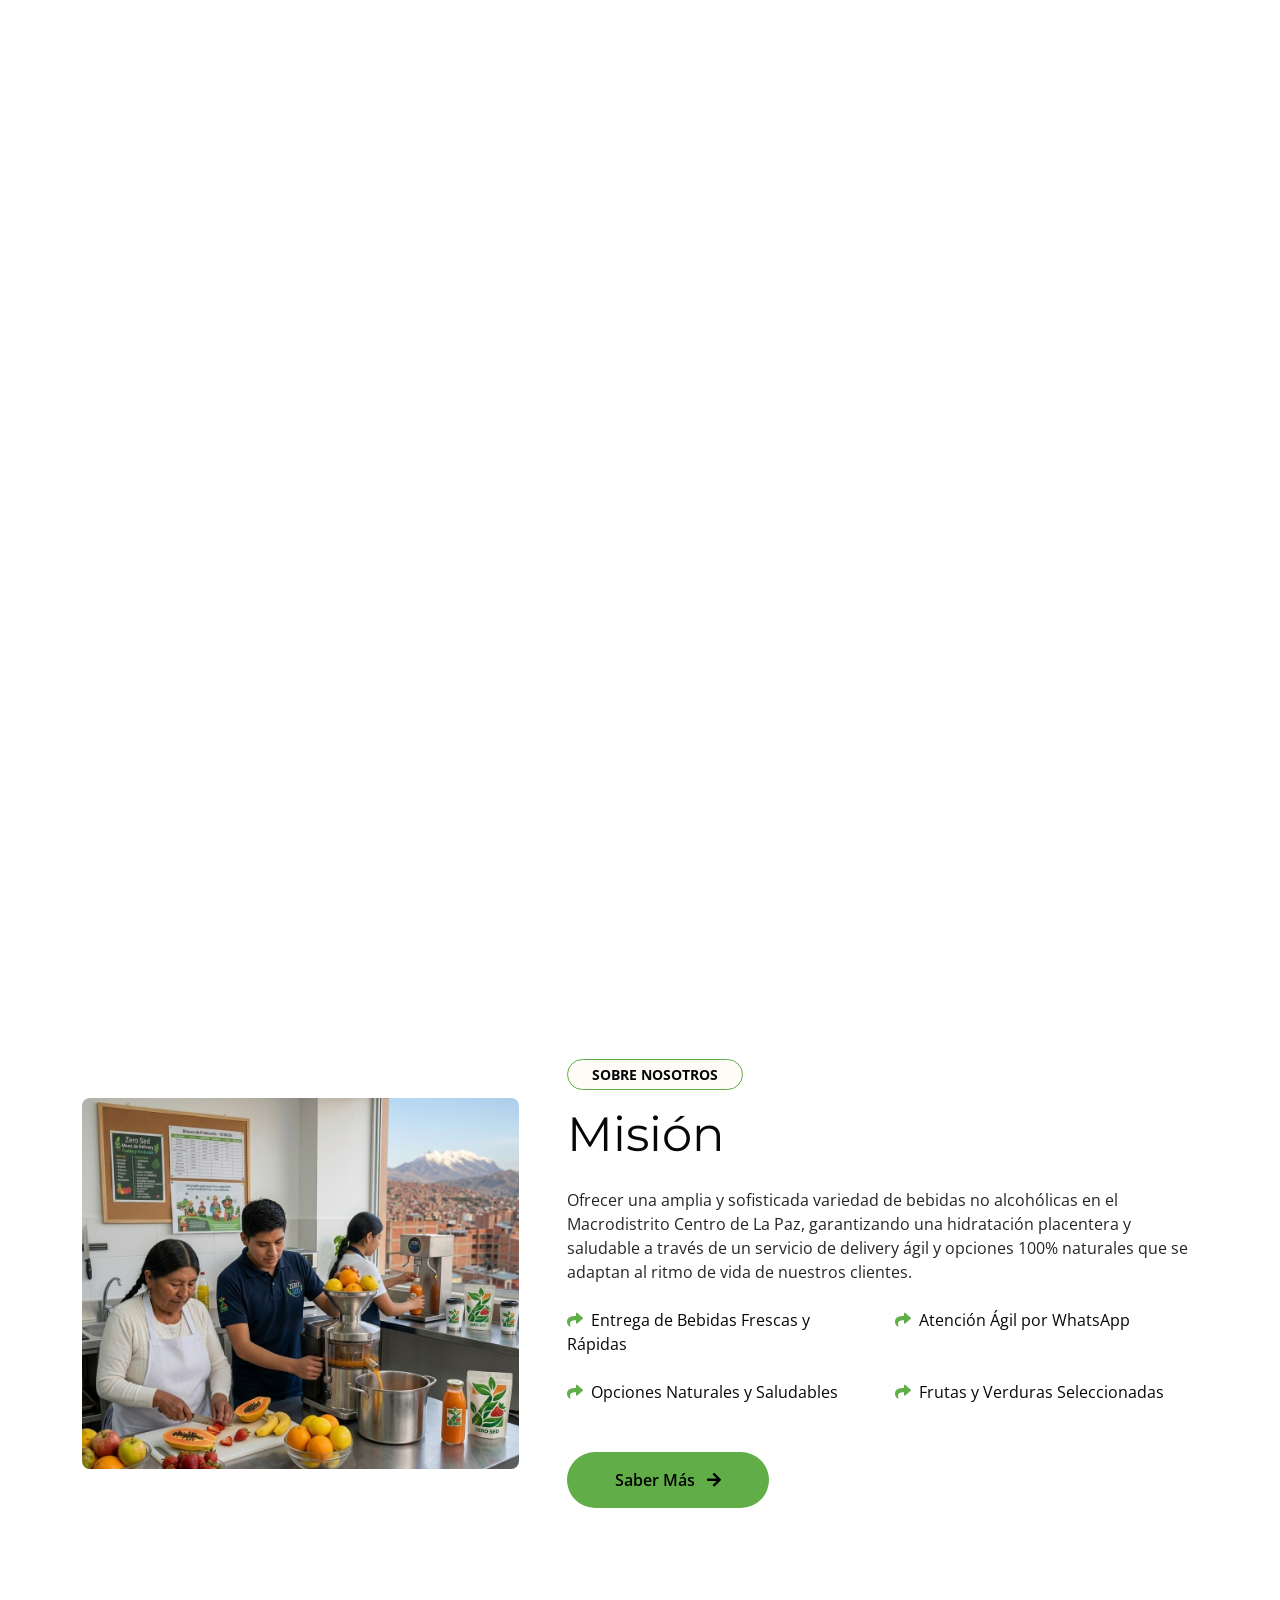
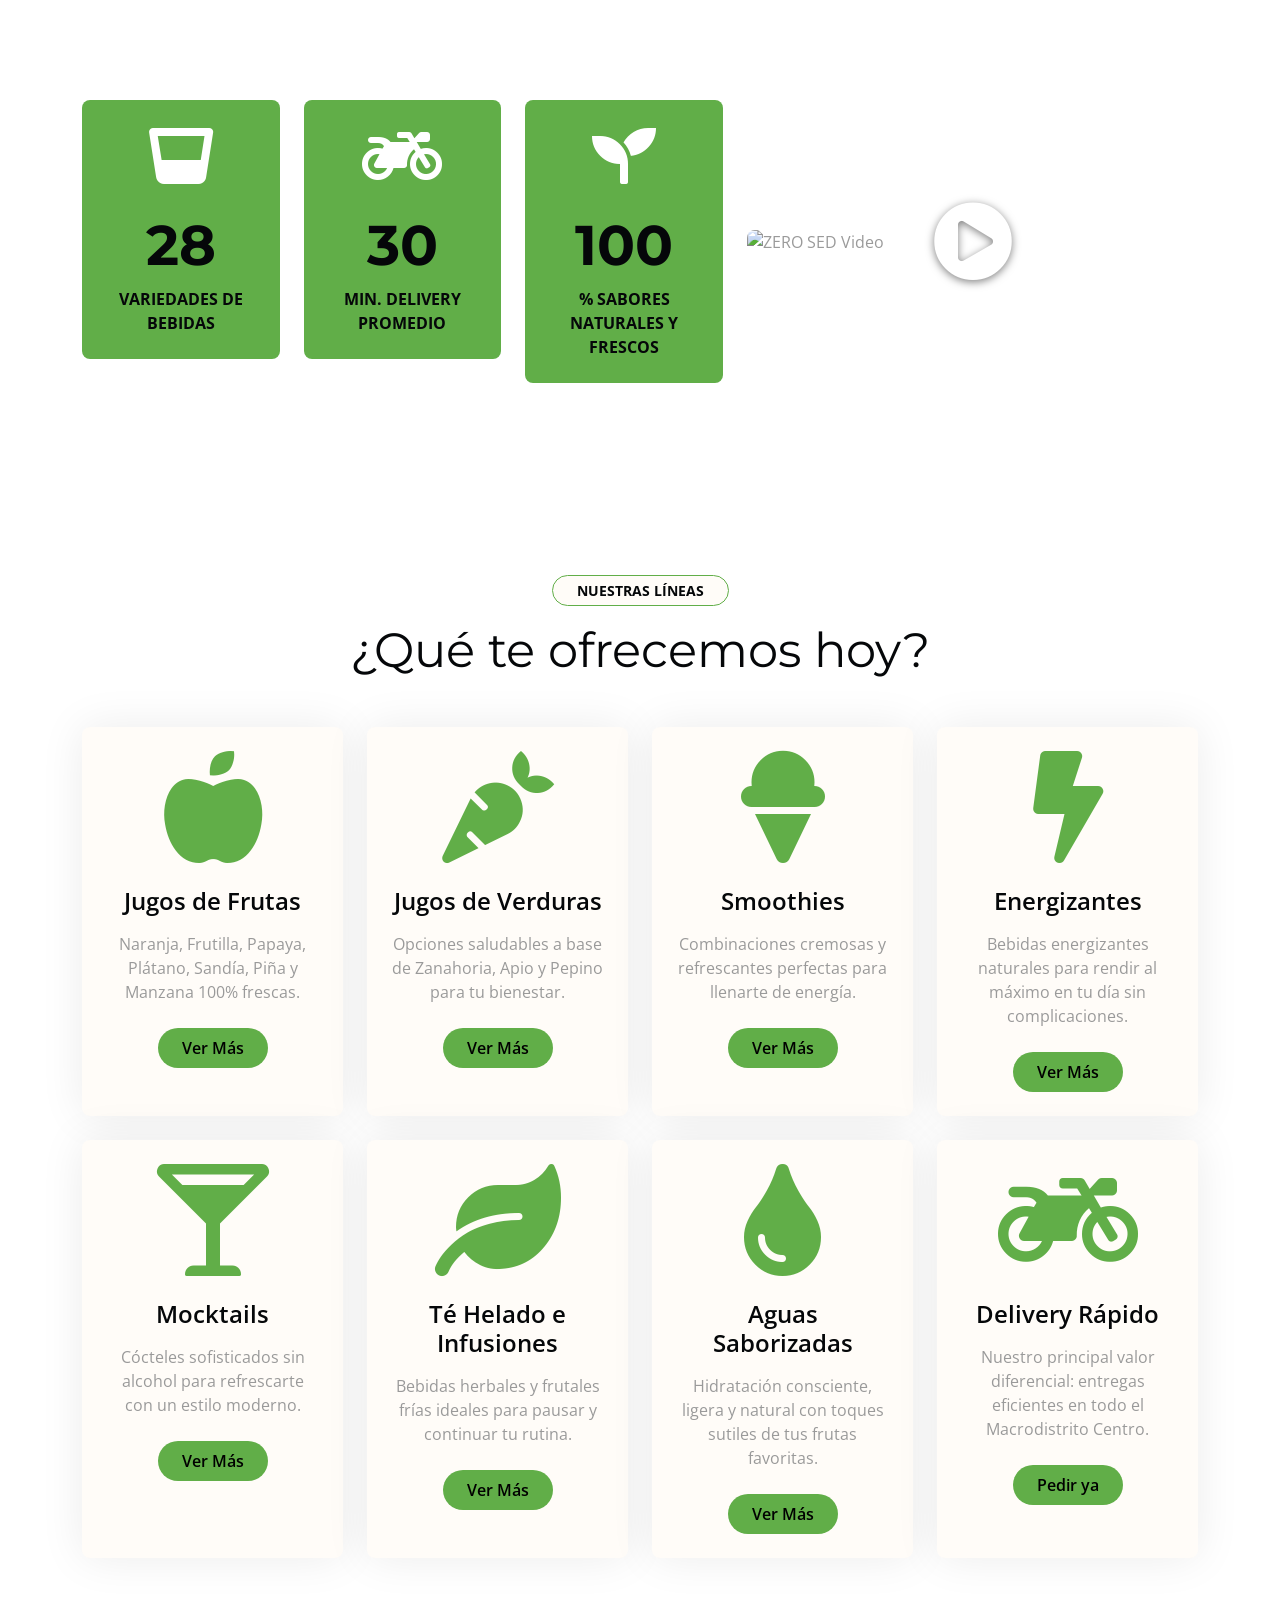
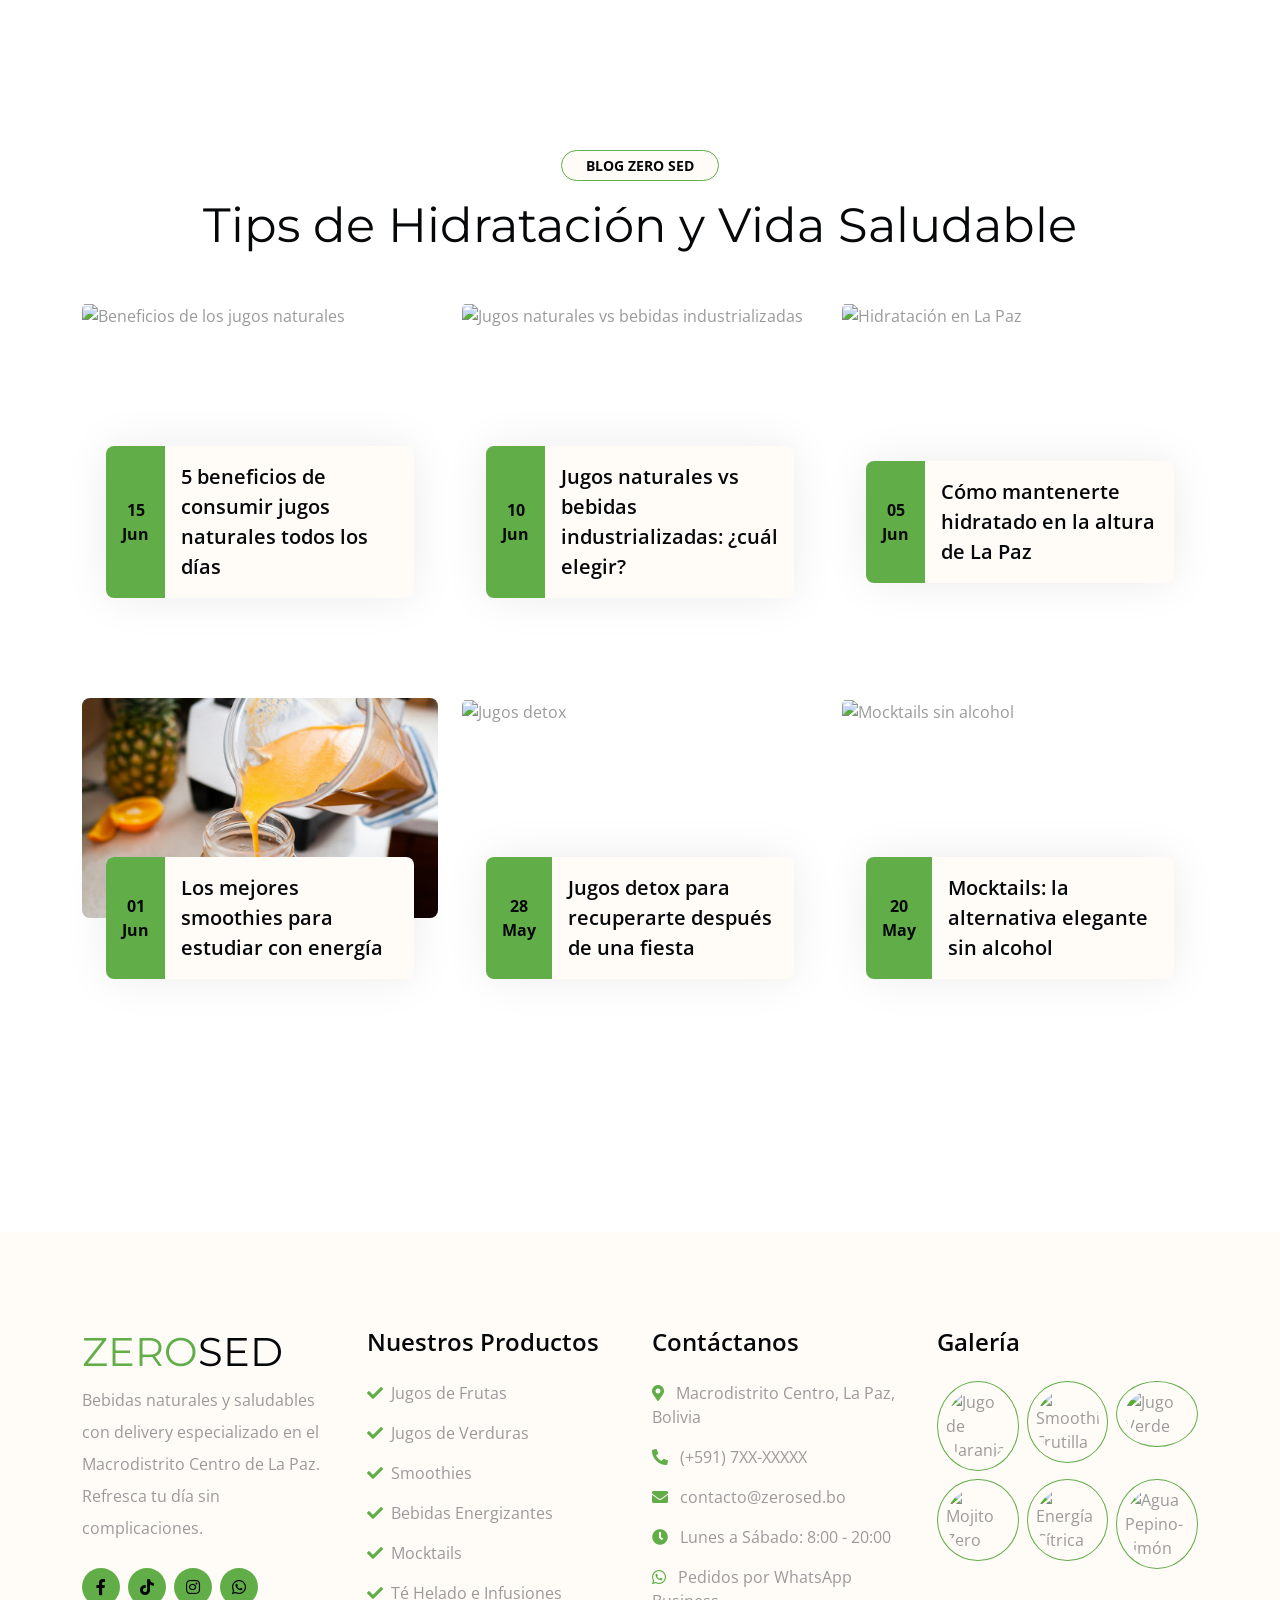
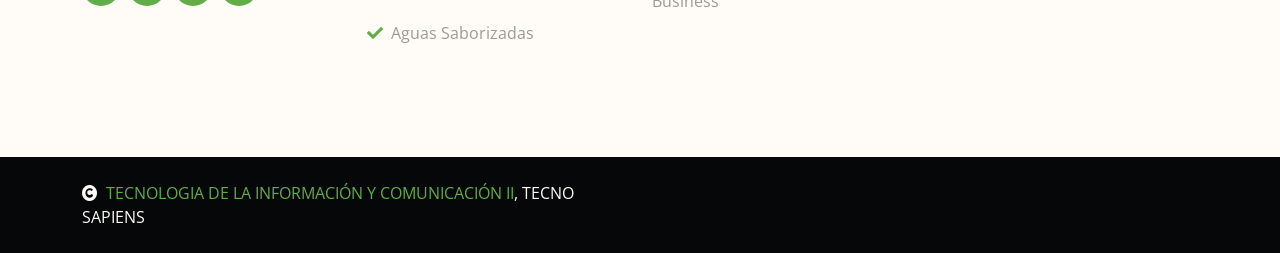
==== index.html @ ecd2ae65 "Add files via upload" ====
<!DOCTYPE html>
<html lang="es">

    <head>
        <meta charset="utf-8">
        <title>ZERO SED - Bebidas Naturales y Delivery Rápido</title>
        <meta content="width=device-width, initial-scale=1.0" name="viewport">
        <meta content="bebidas naturales, delivery rapido, jugos, smoothies, la paz bolivia, zero sed, hidratacion saludable" name="keywords">
        <meta content="ZERO SED ofrece bebidas naturales y saludables con delivery rápido en el Macrodistrito Centro de La Paz. Refresca tu día sin complicaciones." name="description">

        <!-- Google Web Fonts -->
        <link rel="preconnect" href="https://fonts.googleapis.com">
        <link rel="preconnect" href="https://fonts.gstatic.com" crossorigin>
        <link href="https://fonts.googleapis.com/css2?family=Open+Sans:wght@400;600&family=Playball&display=swap" rel="stylesheet">
        <link href="https://fonts.googleapis.com/css2?family=Montserrat:wght@100;200;300;400;500;600;700;800;900&display=swap" rel="stylesheet">

        <!-- Icon Font Stylesheet -->
        <link rel="stylesheet" href="https://use.fontawesome.com/releases/v5.15.4/css/all.css"/>
        <link href="https://cdn.jsdelivr.net/npm/bootstrap-icons@1.4.1/font/bootstrap-icons.css" rel="stylesheet">

        <!-- Libraries Stylesheet -->
        <link href="lib/animate/animate.min.css" rel="stylesheet">
        <link href="lib/lightbox/css/lightbox.min.css" rel="stylesheet">
        <link href="lib/owlcarousel/owl.carousel.min.css" rel="stylesheet">

        <!-- Customized Bootstrap Stylesheet -->
        <link href="css/bootstrap.min.css" rel="stylesheet">

        <!-- Template Stylesheet -->
        <link href="css/style.css" rel="stylesheet">
    </head>

    <body>

        <!-- Spinner Start -->
        <div id="spinner" class="show w-100 vh-100 bg-white position-fixed translate-middle top-50 start-50 d-flex align-items-center justify-content-center">
            <div class="spinner-grow text-primary" role="status"></div>
        </div>
        <!-- Spinner End -->


        <!-- Navbar start -->
        <div class="container-fluid nav-bar">
            <div class="container">
                <nav class="navbar navbar-light navbar-expand-lg py-4">
                    <a href="index.html" class="navbar-brand">
                        <h1 class="text-primary fw-bold mb-0">ZERO <span class="text-dark">SED</span></h1>
                    </a>
                    <button class="navbar-toggler py-2 px-3" type="button" data-bs-toggle="collapse" data-bs-target="#navbarCollapse">
                        <span class="fa fa-bars text-primary"></span>
                    </button>
                    <div class="collapse navbar-collapse" id="navbarCollapse">
                        <div class="navbar-nav mx-auto">
                            <a href="index.html" class="nav-item nav-link active">Inicio</a>
                            <a href="about.html" class="nav-item nav-link">Nosotros</a>
                            <a href="service.html" class="nav-item nav-link">Servicios</a>
                            <a href="event.html" class="nav-item nav-link">Eventos</a>
                            <a href="menu.html" class="nav-item nav-link">Nuestro Menú</a>
                            <div class="nav-item dropdown">
                                <a href="#" class="nav-link dropdown-toggle" data-bs-toggle="dropdown">Secciones</a>
                                <div class="dropdown-menu bg-light">
                                    <a href="book.html" class="dropdown-item">Pedidos Online</a>
                                    <a href="testimonial.html" class="dropdown-item">Testimonios</a>
                                </div>
                            </div>
                            <a href="contact.html" class="nav-item nav-link">Contacto</a>
                        </div>
                        <button class="btn-search btn btn-primary btn-md-square me-4 rounded-circle d-none d-lg-inline-flex" data-bs-toggle="modal" data-bs-target="#searchModal"><i class="fas fa-search"></i></button>
                        <a href="book.html" class="btn btn-primary py-2 px-4 d-none d-xl-inline-block rounded-pill">Pide Ahora</a>
                    </div>
                </nav>
            </div>
        </div>
        <!-- Navbar End -->


        <!-- Hero Start -->
        <div class="container-fluid bg-light py-6 my-6 mt-0">
            <div class="container">
                <div class="row g-5 align-items-center">
                    <div class="col-lg-7 col-md-12">
                        <small class="d-inline-block fw-bold text-dark text-uppercase bg-light border border-primary rounded-pill px-4 py-1 mb-4 animated bounceInDown">Bienvenidos a ZERO SED</small>
                        <h1 class="display-1 mb-4 animated bounceInDown">Refresca tu día <span class="text-primary">sin</span> complicaciones</h1>
                        <p class="fs-4 mb-4 text-dark animated bounceInDown">La hidratación puede ser práctica, saludable y sofisticada al mismo tiempo. Llevamos bienestar a tu rutina diaria.</p>
                        <a href="book.html" class="btn btn-primary border-0 rounded-pill py-3 px-4 px-md-5 me-4 animated bounceInLeft">Pedir Delivery</a>
                        <a href="about.html" class="btn btn-primary border-0 rounded-pill py-3 px-4 px-md-5 animated bounceInLeft">Conocer Más</a>
                    </div>
                    <div class="col-lg-5 col-md-12">
                        <img src="img/hero.png" class="img-fluid rounded animated zoomIn" alt="Bebidas Naturales ZERO SED">
                    </div>
                </div>
            </div>
        </div>
        <!-- Hero End -->


        <!-- About Start -->
        <div class="container-fluid py-6">
            <div class="container">
                <div class="row g-5 align-items-center">
                    <div class="col-lg-5 wow bounceInUp" data-wow-delay="0.1s">
                        <img src="img/about.png" class="img-fluid rounded" alt="Estilo de vida saludable">
                    </div>
                    <div class="col-lg-7 wow bounceInUp" data-wow-delay="0.3s">
                        <small class="d-inline-block fw-bold text-dark text-uppercase bg-light border border-primary rounded-pill px-4 py-1 mb-3">Sobre Nosotros</small>
                        <h1 class="display-5 mb-4">Misión</h1>
                        <p class="mb-4 mision-texto">Ofrecer una amplia y sofisticada variedad de bebidas no alcohólicas en el Macrodistrito Centro de La Paz, garantizando una hidratación placentera y saludable a través de un servicio de delivery ágil y opciones 100% naturales que se adaptan al ritmo de vida de nuestros clientes.</p>
                        <div class="row g-4 text-dark mb-5">
                            <div class="col-sm-6">
                                <i class="fas fa-share text-primary me-2"></i>Entrega de Bebidas Frescas y Rápidas
                            </div>
                            <div class="col-sm-6">
                                <i class="fas fa-share text-primary me-2"></i>Atención Ágil por WhatsApp
                            </div>
                            <div class="col-sm-6">
                                <i class="fas fa-share text-primary me-2"></i>Opciones Naturales y Saludables
                            </div>
                            <div class="col-sm-6">
                                <i class="fas fa-share text-primary me-2"></i>Frutas y Verduras Seleccionadas
                            </div>
                        </div>
                        <a href="about.html" class="btn btn-primary py-3 px-5 rounded-pill">Saber Más <i class="fas fa-arrow-right ps-2"></i></a>
                    </div>
                </div>
            </div>
        </div>
        <!-- About End -->


        <!-- Fact Start -->
<div class="container-fluid faqt py-6">
    <div class="container">
        <div class="row g-4 align-items-center">
            <div class="col-lg-7">
               <div class="row g-4">
                    <div class="col-sm-4 wow bounceInUp" data-wow-delay="0.3s">
                        <div class="faqt-item bg-primary rounded p-4 text-center">
                            <i class="fas fa-glass-whiskey fa-4x mb-4 text-white"></i>
                            <h1 class="display-4 fw-bold" data-toggle="counter-up">28</h1>
                            <p class="text-dark text-uppercase fw-bold mb-0">Variedades de Bebidas</p>
                        </div>
                    </div>
                    <div class="col-sm-4 wow bounceInUp" data-wow-delay="0.5s">
                        <div class="faqt-item bg-primary rounded p-4 text-center">
                            <i class="fas fa-motorcycle fa-4x mb-4 text-white"></i>
                            <h1 class="display-4 fw-bold" data-toggle="counter-up">30</h1>
                            <p class="text-dark text-uppercase fw-bold mb-0">Min. Delivery Promedio</p>
                        </div>
                    </div>
                    <div class="col-sm-4 wow bounceInUp" data-wow-delay="0.7s">
                        <div class="faqt-item bg-primary rounded p-4 text-center">
                            <i class="fas fa-seedling fa-4x mb-4 text-white"></i>
                            <h1 class="display-4 fw-bold" data-toggle="counter-up">100</h1>
                            <p class="text-dark text-uppercase fw-bold mb-0">% Sabores Naturales y frescos</p>
                        </div>
                    </div>
                </div>
            </div>
            
            <!-- Video Local -->
            <div class="col-lg-5 wow bounceInUp" data-wow-delay="0.1s">
                <div class="video-wrapper" style="position: relative; cursor: pointer;">
                    <!-- Thumbnail con overlay -->
                    <div id="videoOverlay" onclick="playVideo()">
                        <img src="img/portada.png" alt="ZERO SED Video" style="width: 100%; border-radius: 8px;">
                        <div style="position: absolute; top: 50%; left: 50%; transform: translate(-50%, -50%);">
                            <i class="fas fa-play-circle fa-5x text-white" style="filter: drop-shadow(0 2px 4px rgba(0,0,0,0.5));"></i>
                        </div>
                    </div>
                    
                    <!-- Video oculto inicialmente -->
                    <video 
                        id="localVideo"
                        controls
                        style="width: 100%; border-radius: 8px; display: none;"
                    >
                        <source src="img/zerosed.mp4" type="video/mp4">
                    </video>
                </div>
            </div>
            
            <script>
            function playVideo() {
                document.getElementById('videoOverlay').style.display = 'none';
                const video = document.getElementById('localVideo');
                video.style.display = 'block';
                video.play();
            }
            </script>
        </div>
    </div>
</div>
<!-- Fact End -->


        <!-- Service Start -->
        <div class="container-fluid service py-6">
            <div class="container">
                <div class="text-center wow bounceInUp" data-wow-delay="0.1s">
                    <small class="d-inline-block fw-bold text-dark text-uppercase bg-light border border-primary rounded-pill px-4 py-1 mb-3">Nuestras Líneas</small>
                    <h1 class="display-5 mb-5">¿Qué te ofrecemos hoy?</h1>
                </div>
                <div class="row g-4">
                    <div class="col-lg-3 col-md-6 col-sm-12 wow bounceInUp" data-wow-delay="0.1s">
                        <div class="bg-light rounded service-item">
                            <div class="service-content d-flex align-items-center justify-content-center p-4">
                                <div class="service-content-icon text-center">
                                    <i class="fas fa-apple-alt fa-7x text-primary mb-4"></i>
                                    <h4 class="mb-3">Jugos de Frutas</h4>
                                    <p class="mb-4">Naranja, Frutilla, Papaya, Plátano, Sandía, Piña y Manzana 100% frescas.</p>
                                    <a href="menu.html" class="btn btn-primary px-4 py-2 rounded-pill">Ver Más</a>
                                </div>
                            </div>
                        </div>
                    </div>
                    <div class="col-lg-3 col-md-6 col-sm-12 wow bounceInUp" data-wow-delay="0.3s">
                        <div class="bg-light rounded service-item">
                            <div class="service-content d-flex align-items-center justify-content-center p-4">
                                <div class="service-content-icon text-center">
                                    <i class="fas fa-carrot fa-7x text-primary mb-4"></i>
                                    <h4 class="mb-3">Jugos de Verduras</h4>
                                    <p class="mb-4">Opciones saludables a base de Zanahoria, Apio y Pepino para tu bienestar.</p>
                                    <a href="menu.html" class="btn btn-primary px-4 py-2 rounded-pill">Ver Más</a>
                                </div>
                            </div>
                        </div>
                    </div>
                    <div class="col-lg-3 col-md-6 col-sm-12 wow bounceInUp" data-wow-delay="0.5s">
                        <div class="bg-light rounded service-item">
                            <div class="service-content d-flex align-items-center justify-content-center p-4">
                                <div class="service-content-icon text-center">
                                    <i class="fas fa-ice-cream fa-7x text-primary mb-4"></i>
                                    <h4 class="mb-3">Smoothies</h4>
                                    <p class="mb-4">Combinaciones cremosas y refrescantes perfectas para llenarte de energía.</p>
                                    <a href="menu.html" class="btn btn-primary px-4 py-2 rounded-pill">Ver Más</a>
                                </div>
                            </div>
                        </div>
                    </div>
                    <div class="col-lg-3 col-md-6 col-sm-12 wow bounceInUp" data-wow-delay="0.7s">
                        <div class="bg-light rounded service-item">
                            <div class="service-content d-flex align-items-center justify-content-center p-4">
                                <div class="service-content-icon text-center">
                                    <i class="fas fa-bolt fa-7x text-primary mb-4"></i>
                                    <h4 class="mb-3">Energizantes</h4>
                                    <p class="mb-4">Bebidas energizantes naturales para rendir al máximo en tu día sin complicaciones.</p>
                                    <a href="menu.html" class="btn btn-primary px-4 py-2 rounded-pill">Ver Más</a>
                                </div>
                            </div>
                        </div>
                    </div>
                    <div class="col-lg-3 col-md-6 col-sm-12 wow bounceInUp" data-wow-delay="0.1s">
                        <div class="bg-light rounded service-item">
                            <div class="service-content d-flex align-items-center justify-content-center p-4">
                                <div class="service-content-icon text-center">
                                    <i class="fas fa-glass-martini-alt fa-7x text-primary mb-4"></i>
                                    <h4 class="mb-3">Mocktails</h4>
                                    <p class="mb-4">Cócteles sofisticados sin alcohol para refrescarte con un estilo moderno.</p>
                                    <a href="menu.html" class="btn btn-primary px-4 py-2 rounded-pill">Ver Más</a>
                                </div>
                            </div>
                        </div>
                    </div>
                    <div class="col-lg-3 col-md-6 col-sm-12 wow bounceInUp" data-wow-delay="0.3s">
                        <div class="bg-light rounded service-item">
                            <div class="service-content d-flex align-items-center justify-content-center p-4">
                                <div class="service-content-icon text-center">
                                    <i class="fas fa-leaf fa-7x text-primary mb-4"></i>
                                    <h4 class="mb-3">Té Helado e Infusiones</h4>
                                    <p class="mb-4">Bebidas herbales y frutales frías ideales para pausar y continuar tu rutina.</p>
                                    <a href="menu.html" class="btn btn-primary px-4 py-2 rounded-pill">Ver Más</a>
                                </div>
                            </div>
                        </div>
                    </div>
                    <div class="col-lg-3 col-md-6 col-sm-12 wow bounceInUp" data-wow-delay="0.5s">
                        <div class="bg-light rounded service-item">
                            <div class="service-content d-flex align-items-center justify-content-center p-4">
                                <div class="service-content-icon text-center">
                                    <i class="fas fa-tint fa-7x text-primary mb-4"></i>
                                    <h4 class="mb-3">Aguas Saborizadas</h4>
                                    <p class="mb-4">Hidratación consciente, ligera y natural con toques sutiles de tus frutas favoritas.</p>
                                    <a href="menu.html" class="btn btn-primary px-4 py-2 rounded-pill">Ver Más</a>
                                </div>
                            </div>
                        </div>
                    </div>
                    <div class="col-lg-3 col-md-6 col-sm-12 wow bounceInUp" data-wow-delay="0.7s">
                        <div class="bg-light rounded service-item">
                            <div class="service-content d-flex align-items-center justify-content-center p-4">
                                <div class="service-content-icon text-center">
                                    <i class="fas fa-motorcycle fa-7x text-primary mb-4"></i>
                                    <h4 class="mb-3">Delivery Rápido</h4>
                                    <p class="mb-4">Nuestro principal valor diferencial: entregas eficientes en todo el Macrodistrito Centro.</p>
                                    <a href="book.html" class="btn btn-primary px-4 py-2 rounded-pill">Pedir ya</a>
                                </div>
                            </div>
                        </div>
                    </div>
                </div>
            </div>
        </div>
        <!-- Service End -->
        

        <!-- Blog Start -->
        <div class="container-fluid blog py-6">
            <div class="container">
                <div class="text-center wow bounceInUp" data-wow-delay="0.1s">
                    <small class="d-inline-block fw-bold text-dark text-uppercase bg-light border border-primary rounded-pill px-4 py-1 mb-3">Blog ZERO SED</small>
                    <h1 class="display-5 mb-5">Tips de Hidratación y Vida Saludable</h1>
                </div>
                <div class="row gx-4 justify-content-center">
                    
                    <!-- Artículo 1: Beneficios de los jugos naturales -->
                    <div class="col-md-6 col-lg-4 wow bounceInUp" data-wow-delay="0.1s">
                        <div class="blog-item">
                            <div class="overflow-hidden rounded blog-img-container">
                                <img src="img/blog-1.jpg" class="img-fluid w-100" alt="Beneficios de los jugos naturales" style="height: 220px; object-fit: cover;">
                            </div>
                            <div class="blog-content mx-4 d-flex rounded bg-light">
                                <div class="text-dark bg-primary rounded-start">
                                    <div class="h-100 p-3 d-flex flex-column justify-content-center text-center">
                                        <p class="fw-bold mb-0">15</p>
                                        <p class="fw-bold mb-0">Jun</p>
                                    </div>
                                </div>
                                <a href="#" class="h5 lh-base my-auto h-100 p-3">5 beneficios de consumir jugos naturales todos los días</a>
                            </div>
                        </div>
                    </div>

                    <!-- Artículo 2: Jugos vs bebidas industrializadas -->
                    <div class="col-md-6 col-lg-4 wow bounceInUp" data-wow-delay="0.3s">
                        <div class="blog-item">
                            <div class="overflow-hidden rounded blog-img-container">
                                <img src="img/blog-2.jpg" class="img-fluid w-100" alt="Jugos naturales vs bebidas industrializadas" style="height: 220px; object-fit: cover;">
                            </div>
                            <div class="blog-content mx-4 d-flex rounded bg-light">
                                <div class="text-dark bg-primary rounded-start">
                                    <div class="h-100 p-3 d-flex flex-column justify-content-center text-center">
                                        <p class="fw-bold mb-0">10</p>
                                        <p class="fw-bold mb-0">Jun</p>
                                    </div>
                                </div>
                                <a href="#" class="h5 lh-base my-auto h-100 p-3">Jugos naturales vs bebidas industrializadas: ¿cuál elegir?</a>
                            </div>
                        </div>
                    </div>

                    <!-- Artículo 3: Hidratación en La Paz -->
                    <div class="col-md-6 col-lg-4 wow bounceInUp" data-wow-delay="0.5s">
                        <div class="blog-item">
                            <div class="overflow-hidden rounded blog-img-container">
                                <img src="img/blog-3.jpg" class="img-fluid w-100" alt="Hidratación en La Paz" style="height: 220px; object-fit: cover;">
                            </div>
                            <div class="blog-content mx-4 d-flex rounded bg-light">
                                <div class="text-dark bg-primary rounded-start">
                                    <div class="h-100 p-3 d-flex flex-column justify-content-center text-center">
                                        <p class="fw-bold mb-0">05</p>
                                        <p class="fw-bold mb-0">Jun</p>
                                    </div>
                                </div>
                                <a href="#" class="h5 lh-base my-auto h-100 p-3">Cómo mantenerte hidratado en la altura de La Paz</a>
                            </div>
                        </div>
                    </div>

                    <!-- Artículo 4: Smoothies para estudiantes -->
                    <div class="col-md-6 col-lg-4 wow bounceInUp mt-4" data-wow-delay="0.1s">
                        <div class="blog-item">
                            <div class="overflow-hidden rounded blog-img-container">
                                <img src="img/blog04.jpg" class="img-fluid w-100" alt="Smoothies para estudiantes" style="height: 220px; object-fit: cover;">
                            </div>
                            <div class="blog-content mx-4 d-flex rounded bg-light">
                                <div class="text-dark bg-primary rounded-start">
                                    <div class="h-100 p-3 d-flex flex-column justify-content-center text-center">
                                        <p class="fw-bold mb-0">01</p>
                                        <p class="fw-bold mb-0">Jun</p>
                                    </div>
                                </div>
                                <a href="#" class="h5 lh-base my-auto h-100 p-3">Los mejores smoothies para estudiar con energía</a>
                            </div>
                        </div>
                    </div>

                    <!-- Artículo 5: Detox post-fiesta -->
                    <div class="col-md-6 col-lg-4 wow bounceInUp mt-4" data-wow-delay="0.3s">
                        <div class="blog-item">
                            <div class="overflow-hidden rounded blog-img-container">
                                <img src="img/blog05 - copia.jpg" class="img-fluid w-100" alt="Jugos detox" style="height: 220px; object-fit: cover;">
                            </div>
                            <div class="blog-content mx-4 d-flex rounded bg-light">
                                <div class="text-dark bg-primary rounded-start">
                                    <div class="h-100 p-3 d-flex flex-column justify-content-center text-center">
                                        <p class="fw-bold mb-0">28</p>
                                        <p class="fw-bold mb-0">May</p>
                                    </div>
                                </div>
                                <a href="#" class="h5 lh-base my-auto h-100 p-3">Jugos detox para recuperarte después de una fiesta</a>
                            </div>
                        </div>
                    </div>

                    <!-- Artículo 6: Mocktails sin alcohol -->
                    <div class="col-md-6 col-lg-4 wow bounceInUp mt-4" data-wow-delay="0.5s">
                        <div class="blog-item">
                            <div class="overflow-hidden rounded blog-img-container">
                                <img src="img/blog06 - copia.jpg" class="img-fluid w-100" alt="Mocktails sin alcohol" style="height: 220px; object-fit: cover;">
                            </div>
                            <div class="blog-content mx-4 d-flex rounded bg-light">
                                <div class="text-dark bg-primary rounded-start">
                                    <div class="h-100 p-3 d-flex flex-column justify-content-center text-center">
                                        <p class="fw-bold mb-0">20</p>
                                        <p class="fw-bold mb-0">May</p>
                                    </div>
                                </div>
                                <a href="#" class="h5 lh-base my-auto h-100 p-3">Mocktails: la alternativa elegante sin alcohol</a>
                            </div>
                        </div>
                    </div>

                </div>
            </div>
        </div>
        <!-- Blog End -->

        <style>
            /* Tamaño uniforme para imágenes del blog */
            .blog-img-container {
                width: 100%;
                height: 220px;
                overflow: hidden;
            }
            
            .blog-img-container img {
                width: 100%;
                height: 100%;
                object-fit: cover;
                transition: transform 0.3s ease;
            }
            
            .blog-item:hover .blog-img-container img {
                transform: scale(1.05);
            }
            
            /* Altura fija para el título */
            .blog-content a {
                min-height: 80px;
                display: flex;
                align-items: center;
            }
        </style>


        <!-- Footer Start -->
        <div class="container-fluid footer py-6 my-6 mb-0 bg-light wow bounceInUp" data-wow-delay="0.1s">
            <div class="container">
                <div class="row">
                    <!-- Columna 1: Branding -->
                    <div class="col-lg-3 col-md-6">
                        <div class="footer-item">
                            <h1 class="text-primary">ZERO<span class="text-dark">SED</span></h1>
                            <p class="lh-lg mb-4">Bebidas naturales y saludables con delivery especializado en el Macrodistrito Centro de La Paz. Refresca tu día sin complicaciones.</p>
                            <div class="footer-icon d-flex">
                                <a class="btn btn-primary btn-sm-square me-2 rounded-circle" href="https://facebook.com/zerosed"><i class="fab fa-facebook-f"></i></a>
                                <a class="btn btn-primary btn-sm-square me-2 rounded-circle" href="https://tiktok.com/@zerosed"><i class="fab fa-tiktok"></i></a>
                                <a href="https://instagram.com/zerosed" class="btn btn-primary btn-sm-square me-2 rounded-circle"><i class="fab fa-instagram"></i></a>
                                <a href="https://wa.me/591XXXXXXXX" class="btn btn-primary btn-sm-square rounded-circle"><i class="fab fa-whatsapp"></i></a>
                            </div>
                        </div>
                    </div>

                    <!-- Columna 2: Productos Principales -->
                    <div class="col-lg-3 col-md-6">
                        <div class="footer-item">
                            <h4 class="mb-4">Nuestros Productos</h4>
                            <div class="d-flex flex-column align-items-start">
                                <a class="text-body mb-3" href=""><i class="fa fa-check text-primary me-2"></i>Jugos de Frutas</a>
                                <a class="text-body mb-3" href=""><i class="fa fa-check text-primary me-2"></i>Jugos de Verduras</a>
                                <a class="text-body mb-3" href=""><i class="fa fa-check text-primary me-2"></i>Smoothies</a>
                                <a class="text-body mb-3" href=""><i class="fa fa-check text-primary me-2"></i>Bebidas Energizantes</a>
                                <a class="text-body mb-3" href=""><i class="fa fa-check text-primary me-2"></i>Mocktails</a>
                                <a class="text-body mb-3" href=""><i class="fa fa-check text-primary me-2"></i>Té Helado e Infusiones</a>
                                <a class="text-body mb-3" href=""><i class="fa fa-check text-primary me-2"></i>Aguas Saborizadas</a>
                            </div>
                        </div>
                    </div>

                    <!-- Columna 3: Contacto -->
                    <div class="col-lg-3 col-md-6">
                        <div class="footer-item">
                            <h4 class="mb-4">Contáctanos</h4>
                            <div class="d-flex flex-column align-items-start">
                                <p><i class="fa fa-map-marker-alt text-primary me-2"></i> Macrodistrito Centro, La Paz, Bolivia</p>
                                <p><i class="fa fa-phone-alt text-primary me-2"></i> (+591) 7XX-XXXXX</p>
                                <p><i class="fas fa-envelope text-primary me-2"></i> contacto@zerosed.bo</p>
                                <p><i class="fa fa-clock text-primary me-2"></i> Lunes a Sábado: 8:00 - 20:00</p>
                                <p><i class="fab fa-whatsapp text-primary me-2"></i> Pedidos por WhatsApp Business</p>
                            </div>
                        </div>
                    </div>

                    <!-- Columna 4: Galería Social -->
                    <div class="col-lg-3 col-md-6">
                        <div class="footer-item">
                            <h4 class="mb-4">Galería</h4>
                            <div class="row g-2">
                                <div class="col-4">
                                    <img src="img/fru01.png" class="img-fluid rounded-circle border border-primary p-2" alt="Jugo de Naranja">
                                </div>
                                <div class="col-4">
                                    <img src="img/ver 02.png" class="img-fluid rounded-circle border border-primary p-2" alt="Smoothie Frutilla">
                                </div>
                                <div class="col-4">
                                    <img src="img/mok 01.png" class="img-fluid rounded-circle border border-primary p-2" alt="Jugo Verde">
                                </div>
                                <div class="col-4">
                                    <img src="img/te hel 04.png" class="img-fluid rounded-circle border border-primary p-2" alt="Mojito Zero">
                                </div>
                                <div class="col-4">
                                    <img src="img/ener 02.png" class="img-fluid rounded-circle border border-primary p-2" alt="Energía Cítrica">
                                </div>
                                <div class="col-4">
                                    <img src="img/smoo 02.png" class="img-fluid rounded-circle border border-primary p-2" alt="Agua Pepino-Limón">
                                </div>
                            </div>
                        </div>
                    </div>
                </div>
            </div>
        </div>
        <!-- Footer End -->


        <!-- Copyright Start -->
        <div class="container-fluid copyright bg-dark py-4">
            <div class="container">
                <div class="row">
                    <div class="col-md-6 text-center text-md-start mb-3 mb-md-0">
                        <span class="text-light"><a href="#"><i class="fas fa-copyright text-light me-2"></i>TECNOLOGIA DE LA INFORMACIÓN Y COMUNICACIÓN II</a>, TECNO SAPIENS </span>
                    </div>
                </div>
            </div>
        </div>
        <!-- Copyright End -->


        <!-- Back to Top -->
        <a href="#" class="btn btn-md-square btn-primary rounded-circle back-to-top"><i class="fa fa-arrow-up"></i></a>   

        
        <!-- JavaScript Libraries -->
        <script src="https://ajax.googleapis.com/ajax/libs/jquery/1.12.4/jquery.min.js"></script>
        <script src="https://cdn.jsdelivr.net/npm/bootstrap@5.0.0/dist/js/bootstrap.bundle.min.js"></script>
        <script src="lib/wow/wow.min.js"></script>
        <script src="lib/easing/easing.min.js"></script>
        <script src="lib/waypoints/waypoints.min.js"></script>
        <script src="lib/counterup/counterup.min.js"></script>
        <script src="lib/lightbox/js/lightbox.min.js"></script>
        <script src="lib/owlcarousel/owl.carousel.min.js"></script>

        <!-- Template Javascript -->
        <script src="js/main.js"></script>
    </body>
</html>
---- css/style.css ----
/*** Spinner Start ***/
#spinner {
    opacity: 0;
    visibility: hidden;
    transition: opacity .8s ease-out, visibility 0s linear .5s;
    z-index: 99999;
 }

 #spinner.show {
     transition: opacity .8s ease-out, visibility 0s linear .0s;
     visibility: visible;
     opacity: 1;
 }
/*** Spinner End ***/


.back-to-top {
    position: fixed;
    right: 30px;
    bottom: 30px;
    z-index: 99;
}

h1, h2, h3, .h1, .h2, .h3 {
    font-weight: 400 !important;
    font-family: 'Montserrat', sans-serif !important;
}

h4, h5, h6, .h4, .h5, .h6 {
    font-weight: 600 !important;
    font-family: 'Open Sans', sans-serif !important;
}

.my-6 {
    margin-top: 6rem;
    margin-bottom: 6rem;
}

.py-6 {
    padding-top: 6rem;
    padding-bottom: 6rem;
}

.wow,
.animated {
    animation-duration: 2s !important;
}


/*** Button Start ***/
.btn.btn-primary {
    border: 0;
}

.btn.btn-primary:hover {
    background: var(--bs-dark) !important;
    color: var(--bs-primary) !important;
}

.btn {
    font-weight: 600;
    transition: .5s;
}

.btn-square {
    width: 32px;
    height: 32px;
}

.btn-sm-square {
    width: 38px;
    height: 38px;
}

.btn-md-square {
    width: 44px;
    height: 44px;
}

.btn-lg-square {
    width: 56px;
    height: 56px;
}

.btn-square,
.btn-sm-square,
.btn-md-square,
.btn-lg-square {
    padding: 0;
    display: flex;
    align-items: center;
    justify-content: center;
    font-weight: normal;
}
/*** Button End ***/


/*** Navbar Start ***/
.nav-bar {
    background: var(--bs-light);
    border-bottom: 1px solid rgba(0, 0, 0, .05);
}

.navbar .navbar-nav .nav-link {
    padding: 10px 12px;
    font-weight: 600;
    font-size: 17px;
    transition: .5s;
}

.navbar .navbar-nav .nav-link:hover,
.navbar .navbar-nav .nav-link.active {
    color: var(--bs-primary);
}

.navbar .dropdown-toggle::after {
    border: none;
    content: "\f107";
    font-family: "Font Awesome 5 Free";
    font-weight: 700;
    vertical-align: middle;
    margin-left: 8px;
}

@media (min-width: 1200px) {
    .navbar .nav-item .dropdown-menu {
        display: block;
        visibility: hidden;
        top: 100%;
        transform: rotateX(-75deg);
        transform-origin: 0% 0%;
        transition: .5s;
        opacity: 0;
    }
    
    .navbar .nav-item:hover .dropdown-menu {
        transform: rotateX(0deg);
        visibility: visible;
        opacity: 1;
    }
}

.dropdown .dropdown-menu a:hover {
    background: var(--bs-primary);
    color: var(--bs-white);
}

#searchModal .modal-content {
    background-color: rgba(255, 255, 255, .95);
}
/*** Navbar End ***/


/*** Events Start ***/
.event .tab-class .nav-item a.active {
    background: var(--bs-primary) !important;
}

.event .event-img .event-overlay {
    position: absolute;
    width: 100%;
    height: 100%;
    top: 0;
    left: 0;
    background: rgba(97, 174, 72, 0.7);
    border-radius: 8px;
    transition: 0.5s;
    opacity: 0;
    z-index: 1;
}

.event .event-img:hover .event-overlay {
    opacity: 1;
}
/*** Events End ***/


/*** service start ***/
.service .service-item {
    position: relative;
    height: 100%;
    border-radius: 8px;
    box-shadow: 0 0 45px rgba(0, 0, 0, .08);
}

.service-content::after {
    position: absolute;
    content: "";
    width: 100%;
    height: 0;
    top: 0;
    left: 0;
    bottom: auto;
    background: var(--bs-primary);
    border-radius: 8px;
    transition: 1s;
}

.service-item:hover .service-content::after {
    height: 100%;
    opacity: 1;
}

.service-item .service-content-icon {
    position: relative;
    z-index: 2;
}

.service-item .service-content-icon i,
.service-item .service-content-icon p {
    transition: 1s;
}

.service-item:hover .service-content-icon i {
    color: var(--bs-dark) !important;
}

.service-item:hover .service-content-icon p {
    color: var(--bs-white);
}

.service-item:hover .service-content-icon a.btn-primary {
    background: var(--bs-white);
    color: var(--bs-dark);
}

.service-item .service-content-icon a.btn-primary {
    transition: 1s !important;
}
/*** Services End ***/


/*** Menu Start ***/
.menu .nav-item a.active {
    background: var(--bs-primary) !important;
}

.menu .menu-item .border-bottom {
    border-bottom-style: dashed !important;
}
/*** Menu End ***/


/*** Youtube Video start ***/
.video {
    position: relative;
    height: 100%;
    min-height: 400px;
    background: linear-gradient(rgba(254, 218, 154, 0.1), rgba(254, 218, 154, 0.1)), url(../img/fact.jpg);
    background-position: center center;
    background-repeat: no-repeat;
    background-size: cover;
    border-radius: 8px;
}

.video .btn-play {
    position: absolute;
    z-index: 3;
    top: 50%;
    left: 50%;
    transform: translateX(-50%) translateY(-50%);
    box-sizing: content-box;
    display: block;
    width: 32px;
    height: 44px;
    border-radius: 50%;
    border: none;
    outline: none;
    padding: 18px 20px 18px 28px;
}

.video .btn-play:before {
    content: "";
    position: absolute;
    z-index: 0;
    left: 50%;
    top: 50%;
    transform: translateX(-50%) translateY(-50%);
    display: block;
    width: 100px;
    height: 100px;
    background: var(--bs-primary);
    border-radius: 50%;
    animation: pulse-border 1500ms ease-out infinite;
}

.video .btn-play:after {
    content: "";
    position: absolute;
    z-index: 1;
    left: 50%;
    top: 50%;
    transform: translateX(-50%) translateY(-50%);
    display: block;
    width: 100px;
    height: 100px;
    background: var(--bs-white);
    border-radius: 50%;
    transition: all 200ms;
}

.video .btn-play img {
    position: relative;
    z-index: 3;
    max-width: 100%;
    width: auto;
    height: auto;
}

.video .btn-play span {
    display: block;
    position: relative;
    z-index: 3;
    width: 0;
    height: 0;
    border-left: 32px solid var(--bs-dark);
    border-top: 22px solid transparent;
    border-bottom: 22px solid transparent;
}

@keyframes pulse-border {
    0% {
        transform: translateX(-50%) translateY(-50%) translateZ(0) scale(1);
        opacity: 1;
    }

    100% {
        transform: translateX(-50%) translateY(-50%) translateZ(0) scale(1.5);
        opacity: 0;
    }
}

#videoModal {
    z-index: 99999;
}

#videoModal .modal-dialog {
    position: relative;
    max-width: 800px;
    margin: 60px auto 0 auto;
}

#videoModal .modal-body {
    position: relative;
    padding: 0px;
}

#videoModal .close {
    position: absolute;
    width: 30px;
    height: 30px;
    right: 0px;
    top: -30px;
    z-index: 999;
    font-size: 30px;
    font-weight: normal;
    color: #FFFFFF;
    background: #000000;
    opacity: 1;
}
/*** Youtube Video End ***/


/*** Blog Start ***/
.blog-item {
    position: relative;
}

.blog-item img {
    transition: 0.5s;
}

.blog-item:hover img {
    transform: scale(1.3)
}

.blog-item .blog-content {
    position: relative;
    transform: translateY(-50%);
    box-shadow: 0 0 45px rgba(0, 0, 0, .08);
}

.blog-item .blog-content a.btn h5 {
    transition: 0.5s;
}

.blog-item:hover .blog-content a.btn h5 {
    color: var(--bs-primary) !important;
}
/*** Blog End ***/


/*** Team Start ***/
.team-item {
    width: 100%;
    height: 100%;
    position: relative;
}

.team-item .team-icon {
    position: absolute;
    top: 0;
    right: 0;
}

.team-item .team-icon .share-link {
    opacity: 0;
    transition: 0.9s;
}

.team-item:hover .share-link {
    opacity: 1;
}

.team-item .team-content {
    transition: 0.9s;
}

.team-item:hover .team-content {
    background: var(--bs-primary) !important;
    color: var(--bs-dark) !important;
}

.team-item .team-content h4,
.team-item .team-content p {
    transition: 0.5s;
}

.team-item:hover .team-content h4 {
    color: var(--bs-dark) !important;
}

.team-item:hover .team-content p {
    color: var(--bs-white);
}
/*** Team End ***/


/*** testimonial Start ***/
.testimonial-item {
    border: 1px solid var(--bs-primary);
    padding: 20px 20px;
}

.testimonial-carousel .owl-item img {
    width: 100px;
    height: 100px;
}

.testimonial-carousel.owl-rtl .testimonial-item {
    direction: ltr !important;
}
/*** testimonial End ***/


/*** Contact start ***/
.contact-form {
    box-shadow: 0 0 45px rgba(0, 0, 0, .08);
}

/*** Contact End ***/


/*** Footer Start ***/
.footer .footer-item a.text-body:hover {
    color: var(--bs-primary) !important;
}
/*** Footer End ***/

.mision-texto {
    color: #232527;
}
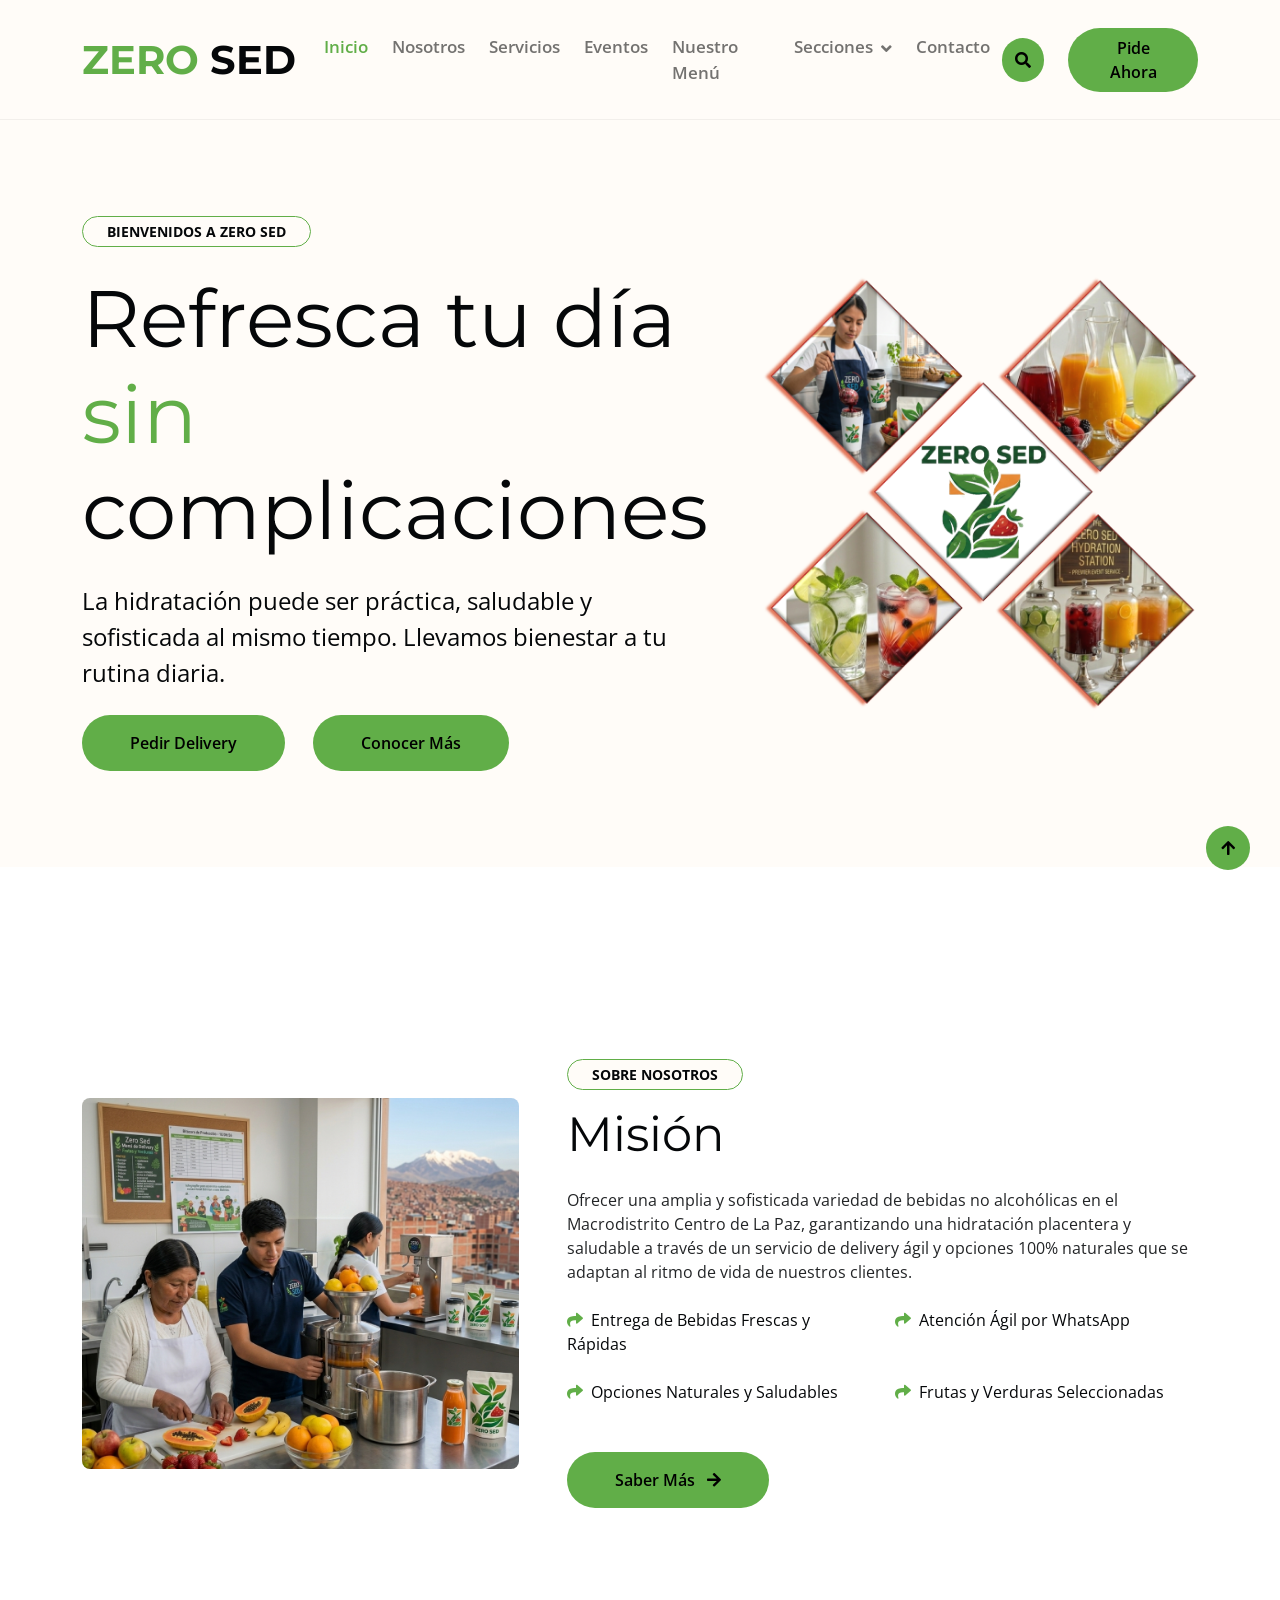
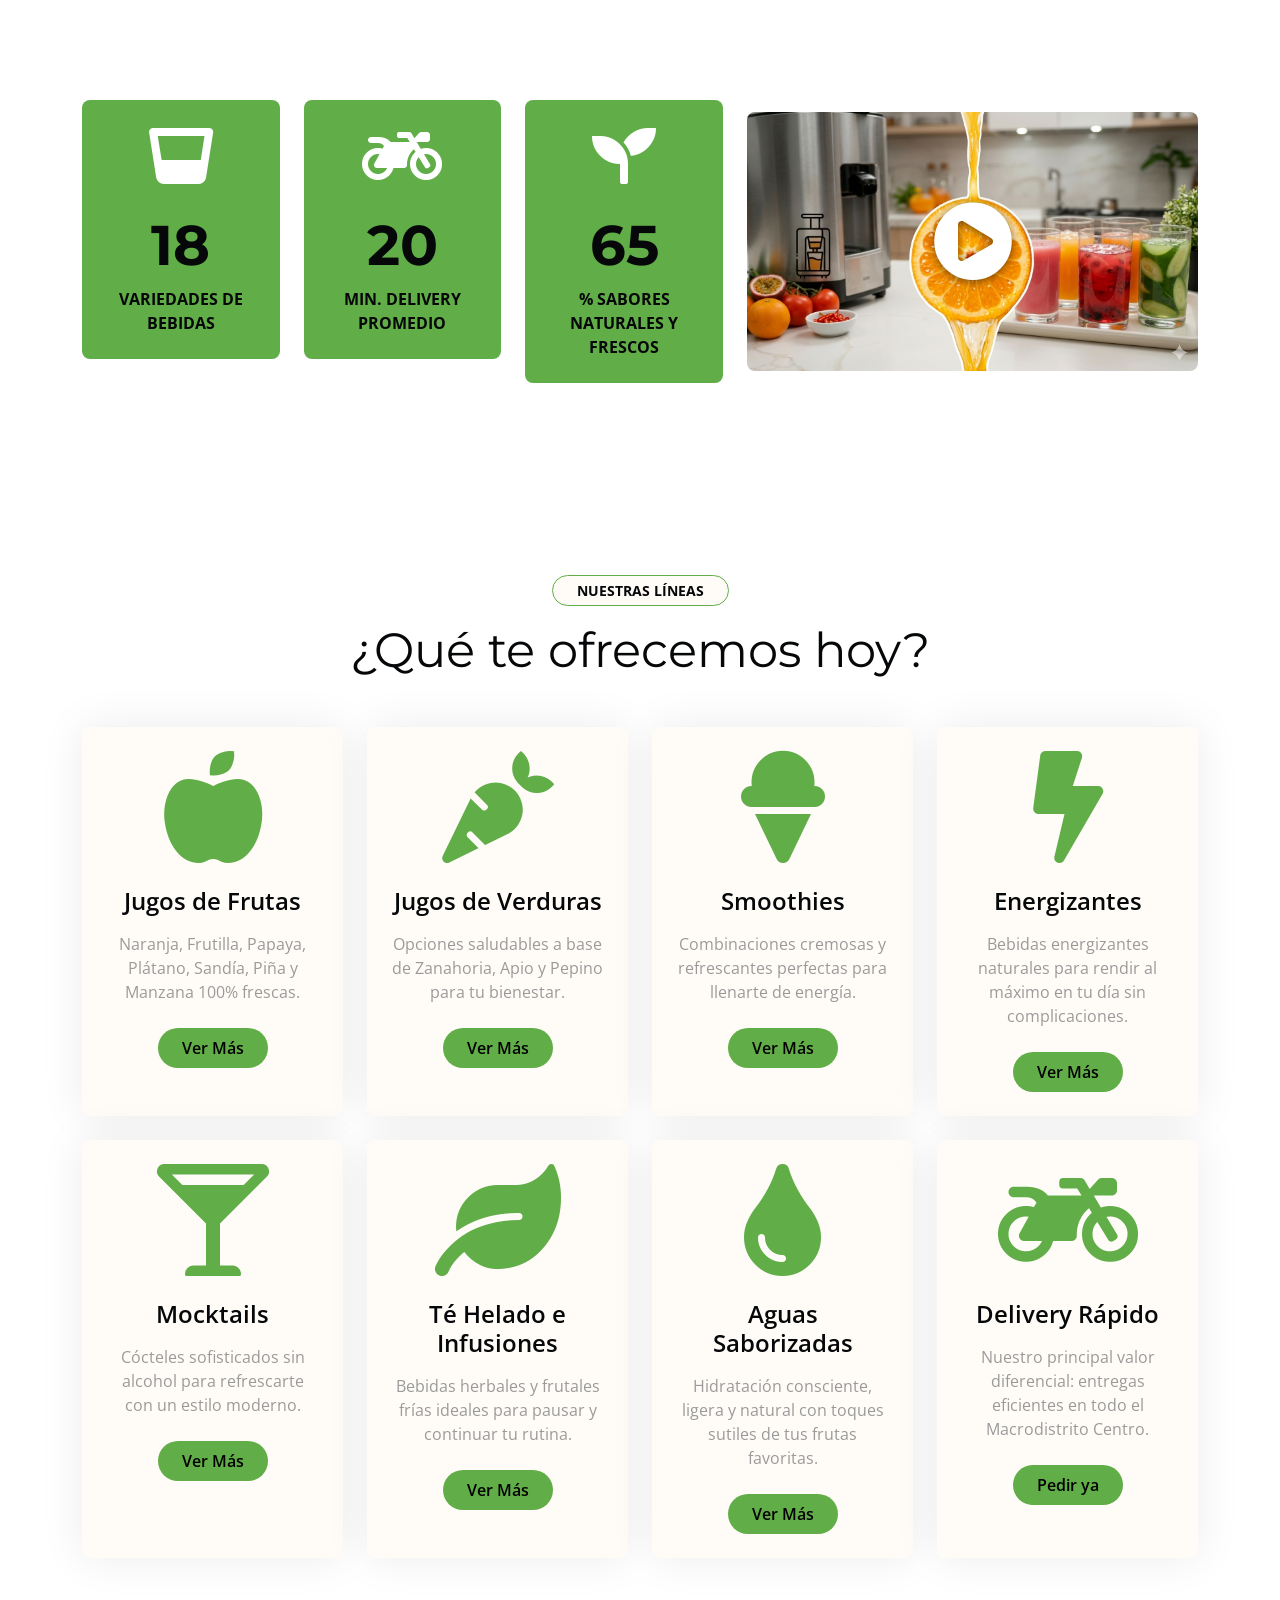
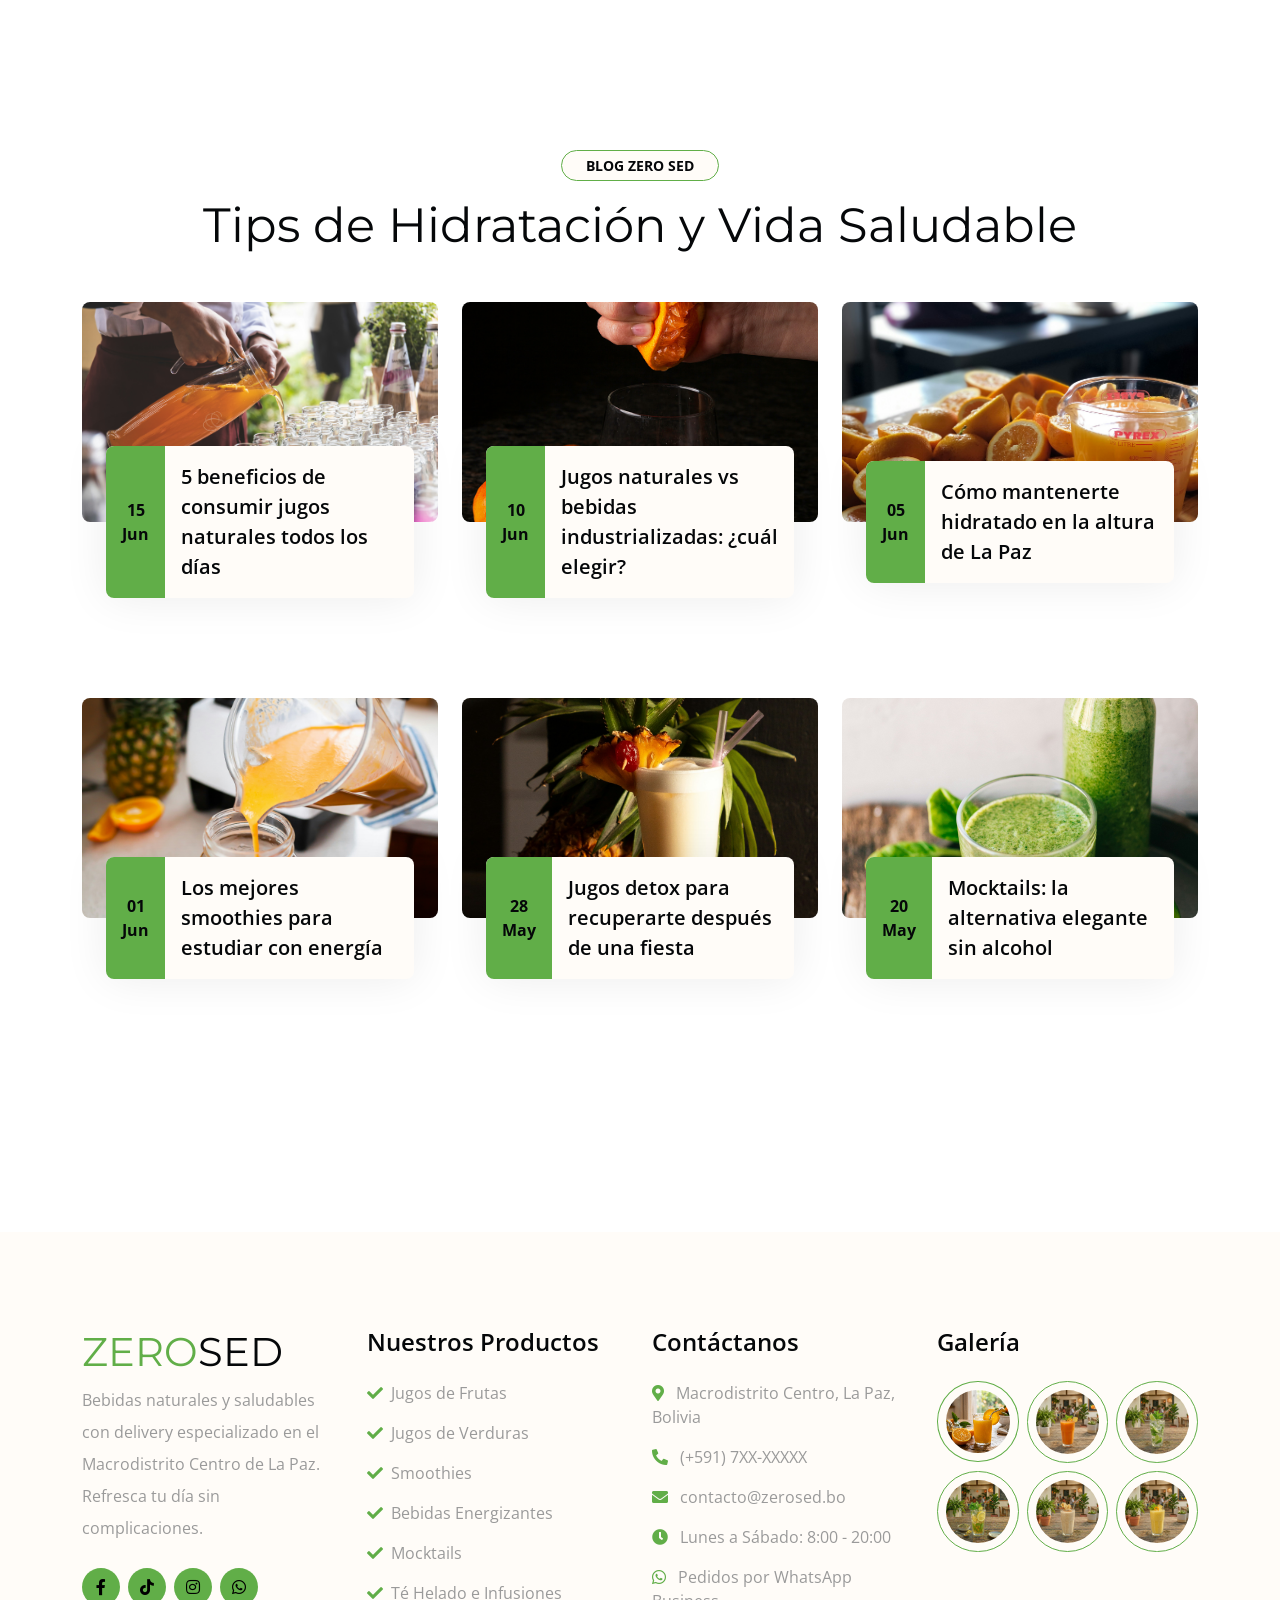
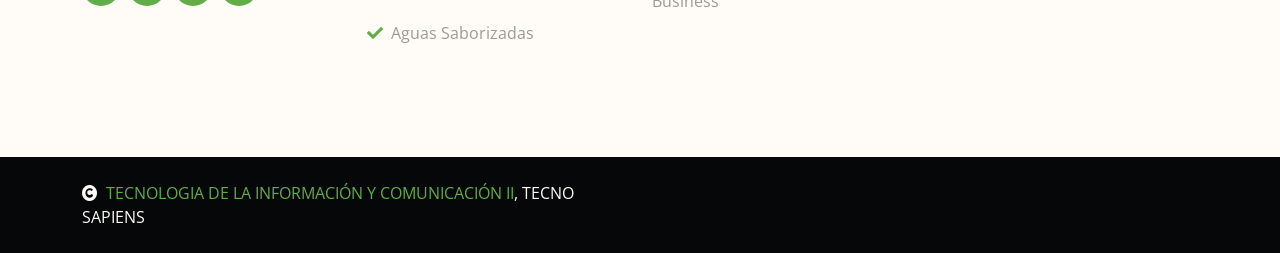
==== commit 292c3b49: "index.html" ====
--- a/index.html
+++ b/index.html
@@ -316,7 +316,7 @@
                     <div class="col-md-6 col-lg-4 wow bounceInUp" data-wow-delay="0.1s">
                         <div class="blog-item">
                             <div class="overflow-hidden rounded blog-img-container">
-                                <img src="img/blog-1.jpg" class="img-fluid w-100" alt="Beneficios de los jugos naturales" style="height: 220px; object-fit: cover;">
+                                <img src="img/blog01.jpg" class="img-fluid w-100" alt="Beneficios de los jugos naturales" style="height: 220px; object-fit: cover;">
                             </div>
                             <div class="blog-content mx-4 d-flex rounded bg-light">
                                 <div class="text-dark bg-primary rounded-start">
@@ -334,7 +334,7 @@
                     <div class="col-md-6 col-lg-4 wow bounceInUp" data-wow-delay="0.3s">
                         <div class="blog-item">
                             <div class="overflow-hidden rounded blog-img-container">
-                                <img src="img/blog-2.jpg" class="img-fluid w-100" alt="Jugos naturales vs bebidas industrializadas" style="height: 220px; object-fit: cover;">
+                                <img src="img/blog02.jpg" class="img-fluid w-100" alt="Jugos naturales vs bebidas industrializadas" style="height: 220px; object-fit: cover;">
                             </div>
                             <div class="blog-content mx-4 d-flex rounded bg-light">
                                 <div class="text-dark bg-primary rounded-start">
@@ -352,7 +352,7 @@
                     <div class="col-md-6 col-lg-4 wow bounceInUp" data-wow-delay="0.5s">
                         <div class="blog-item">
                             <div class="overflow-hidden rounded blog-img-container">
-                                <img src="img/blog-3.jpg" class="img-fluid w-100" alt="Hidratación en La Paz" style="height: 220px; object-fit: cover;">
+                                <img src="img/blog03.jpg" class="img-fluid w-100" alt="Hidratación en La Paz" style="height: 220px; object-fit: cover;">
                             </div>
                             <div class="blog-content mx-4 d-flex rounded bg-light">
                                 <div class="text-dark bg-primary rounded-start">
@@ -563,4 +563,4 @@
         <!-- Template Javascript -->
         <script src="js/main.js"></script>
     </body>
-</html>+</html>
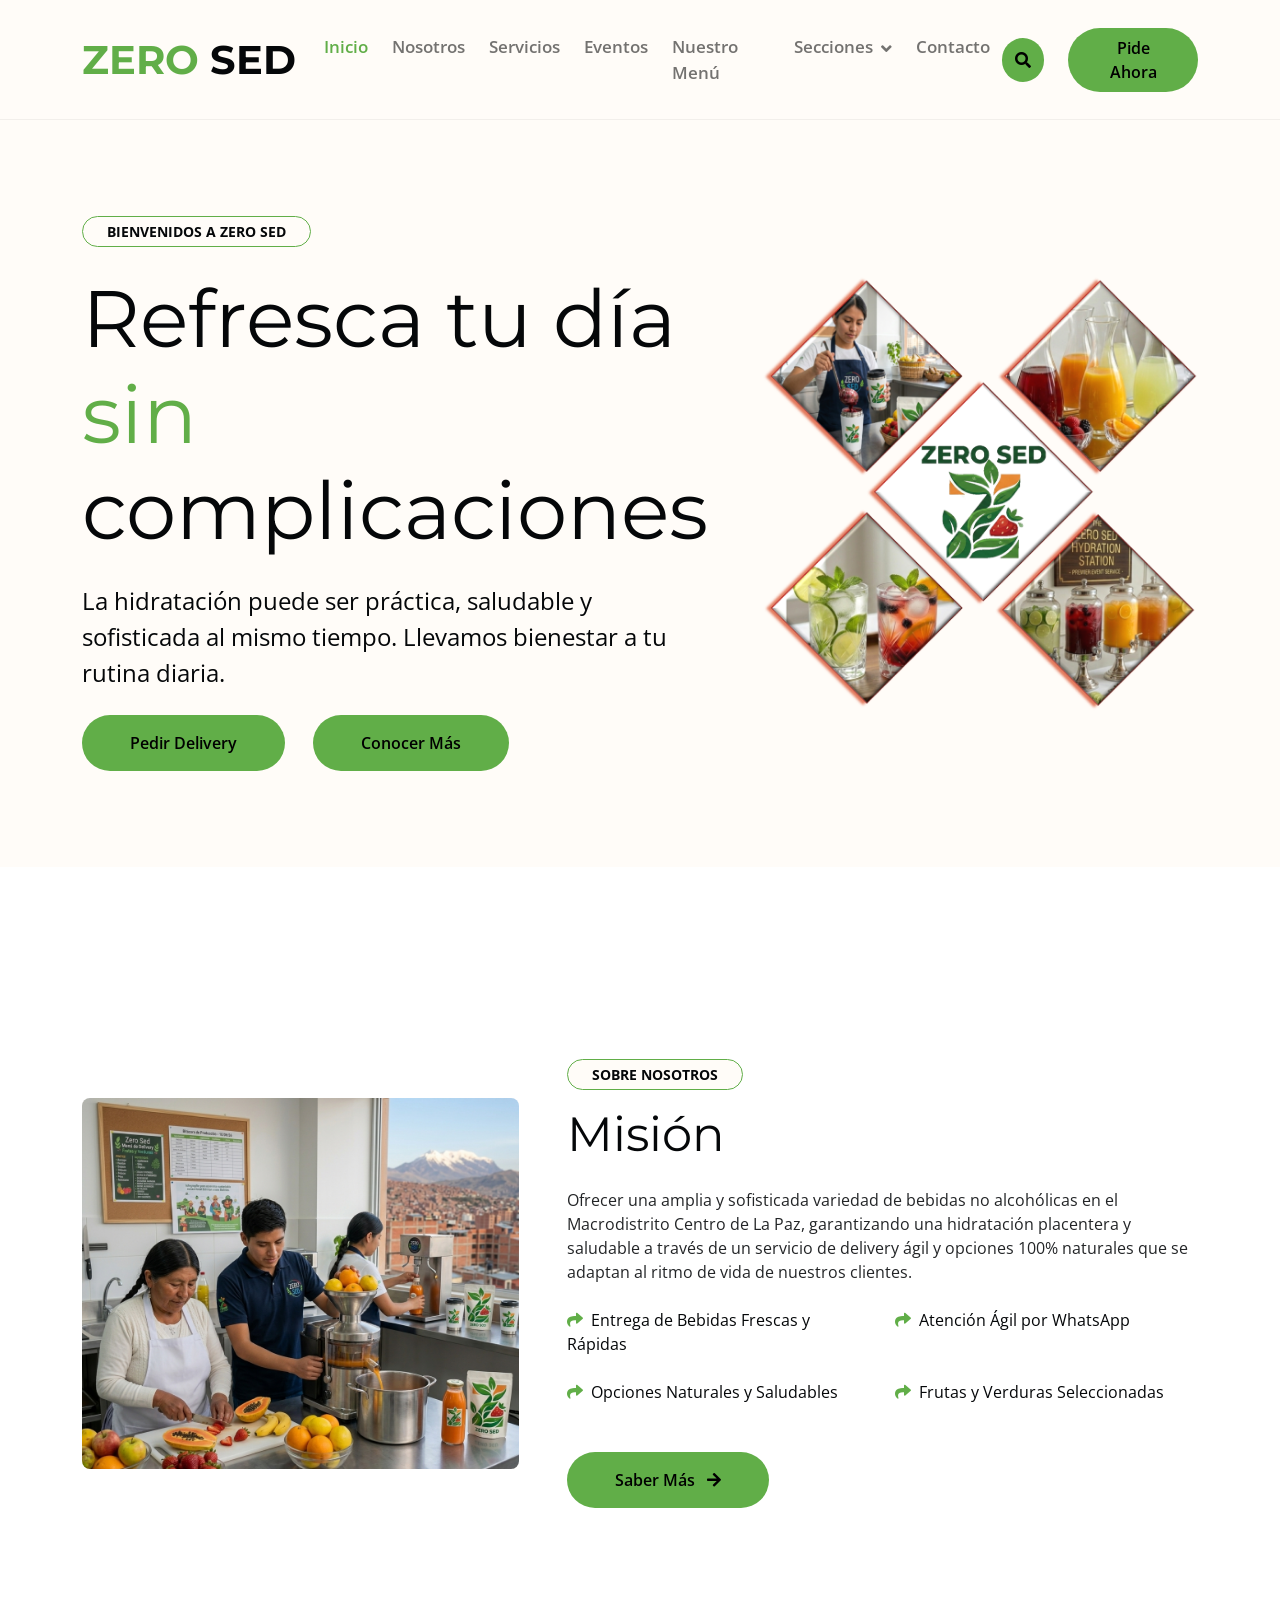
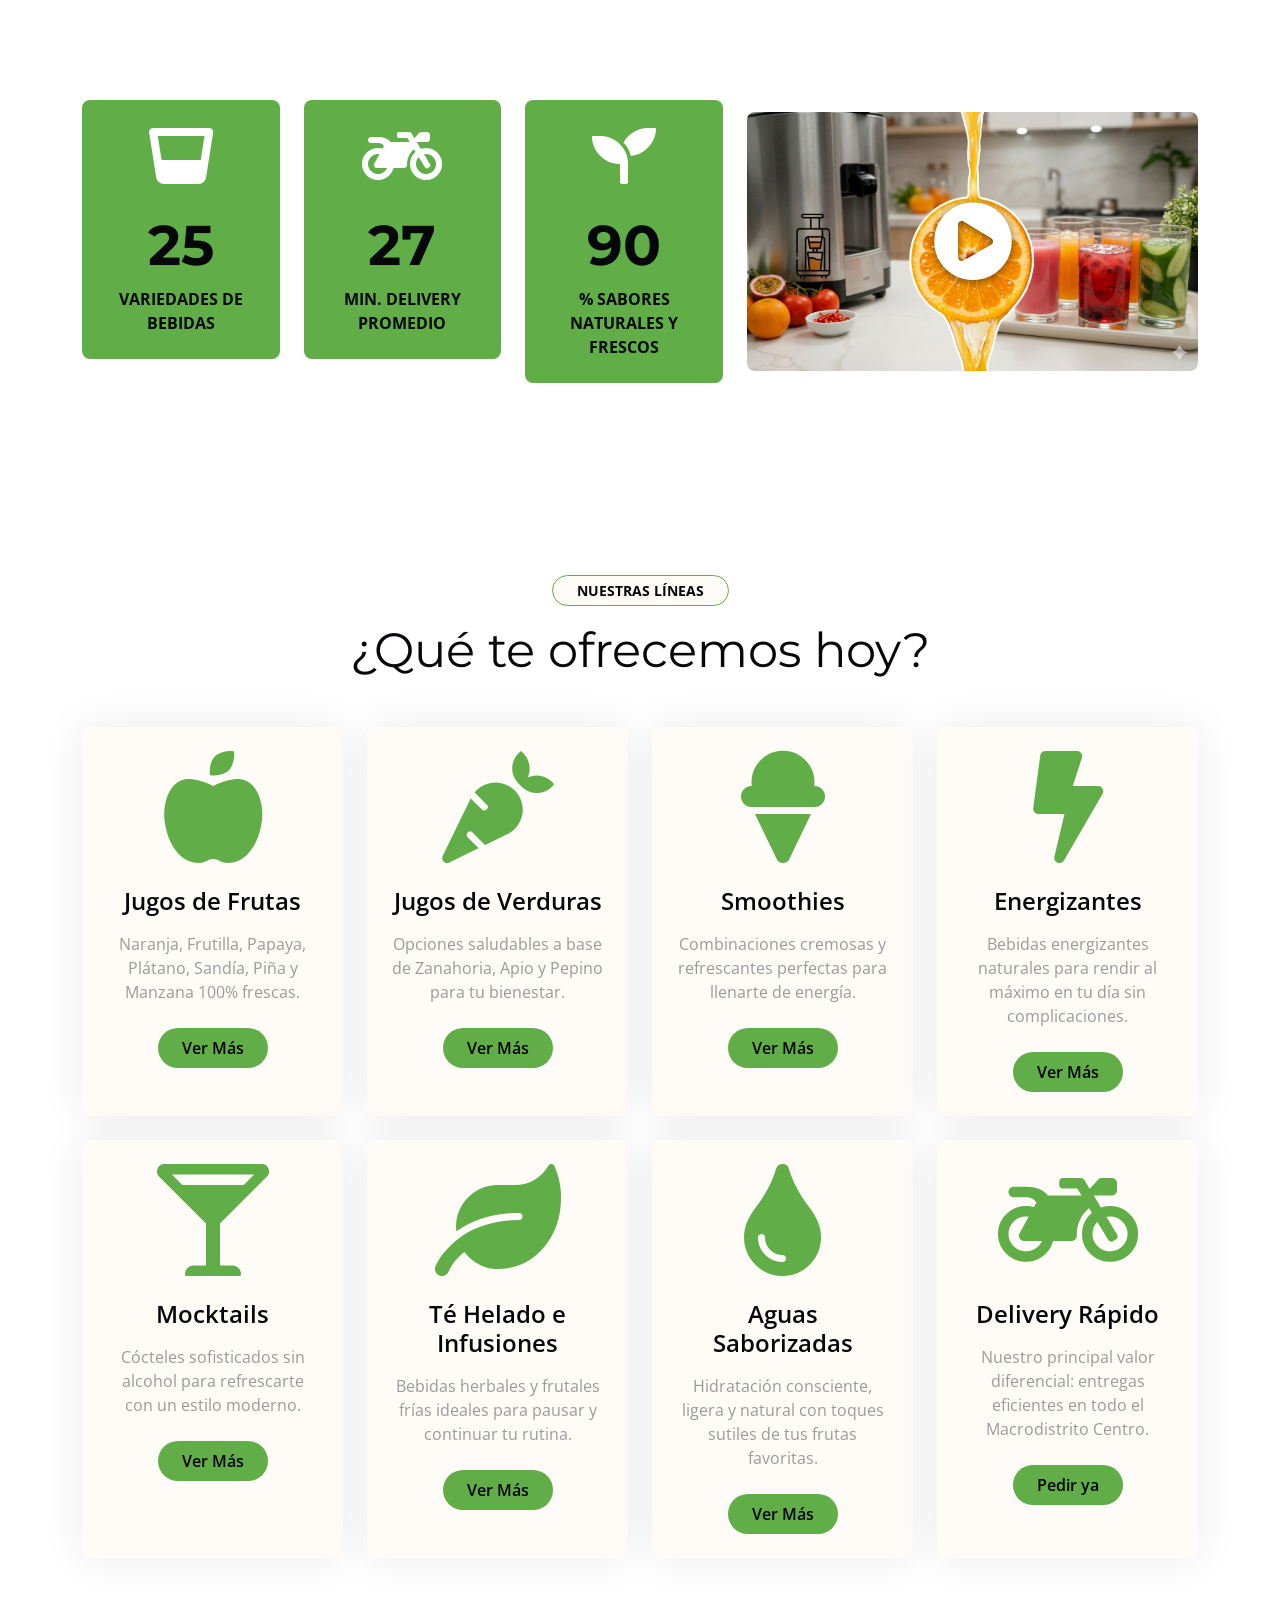
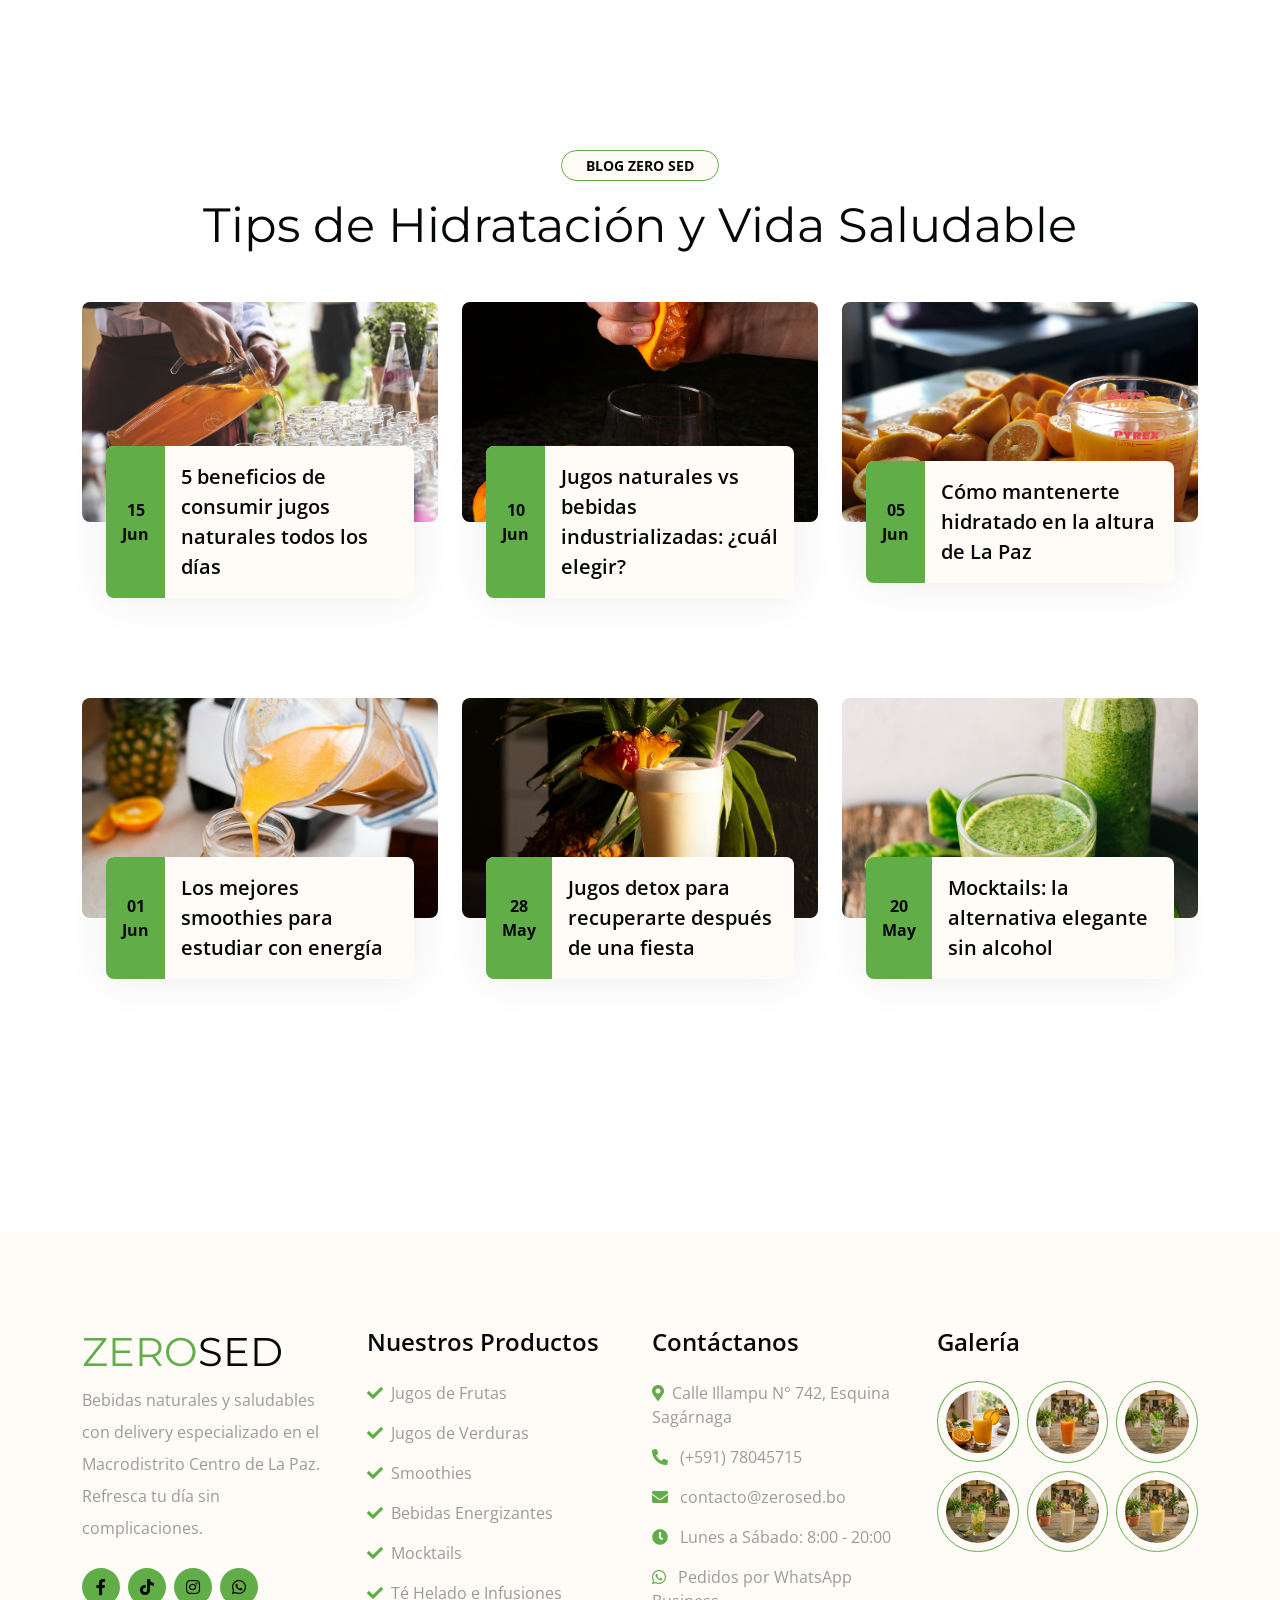
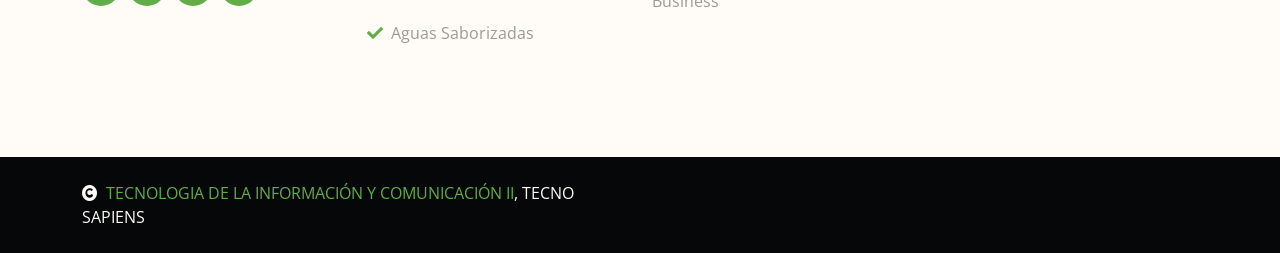
==== commit 8502c4b7: "index.html" ====
--- a/index.html
+++ b/index.html
@@ -463,10 +463,10 @@
                             <h1 class="text-primary">ZERO<span class="text-dark">SED</span></h1>
                             <p class="lh-lg mb-4">Bebidas naturales y saludables con delivery especializado en el Macrodistrito Centro de La Paz. Refresca tu día sin complicaciones.</p>
                             <div class="footer-icon d-flex">
-                                <a class="btn btn-primary btn-sm-square me-2 rounded-circle" href="https://facebook.com/zerosed"><i class="fab fa-facebook-f"></i></a>
-                                <a class="btn btn-primary btn-sm-square me-2 rounded-circle" href="https://tiktok.com/@zerosed"><i class="fab fa-tiktok"></i></a>
-                                <a href="https://instagram.com/zerosed" class="btn btn-primary btn-sm-square me-2 rounded-circle"><i class="fab fa-instagram"></i></a>
-                                <a href="https://wa.me/591XXXXXXXX" class="btn btn-primary btn-sm-square rounded-circle"><i class="fab fa-whatsapp"></i></a>
+                                <a class="btn btn-primary btn-sm-square me-2 rounded-circle" href="https://www.facebook.com/profile.php?id=61590541183386"><i class="fab fa-facebook-f"></i></a>
+                                <a class="btn btn-primary btn-sm-square me-2 rounded-circle" href="https://www.tiktok.com/@zerosedoficial?is_from_webapp=1&sender_device"><i class="fab fa-tiktok"></i></a>
+                                <a href="https://www.instagram.com/zerosedoficial/" class="btn btn-primary btn-sm-square me-2 rounded-circle"><i class="fab fa-instagram"></i></a>
+                                <a href="https://wa.me/59178045715" class="btn btn-primary btn-sm-square rounded-circle"><i class="fab fa-whatsapp"></i></a>
                             </div>
                         </div>
                     </div>
@@ -492,8 +492,8 @@
                         <div class="footer-item">
                             <h4 class="mb-4">Contáctanos</h4>
                             <div class="d-flex flex-column align-items-start">
-                                <p><i class="fa fa-map-marker-alt text-primary me-2"></i> Macrodistrito Centro, La Paz, Bolivia</p>
-                                <p><i class="fa fa-phone-alt text-primary me-2"></i> (+591) 7XX-XXXXX</p>
+                                <p><i class="fa fa-map-marker-alt text-primary me-2"></i>Calle Illampu N° 742, Esquina Sagárnaga</p>
+                                <p><i class="fa fa-phone-alt text-primary me-2"></i> (+591) 78045715</p>
                                 <p><i class="fas fa-envelope text-primary me-2"></i> contacto@zerosed.bo</p>
                                 <p><i class="fa fa-clock text-primary me-2"></i> Lunes a Sábado: 8:00 - 20:00</p>
                                 <p><i class="fab fa-whatsapp text-primary me-2"></i> Pedidos por WhatsApp Business</p>
